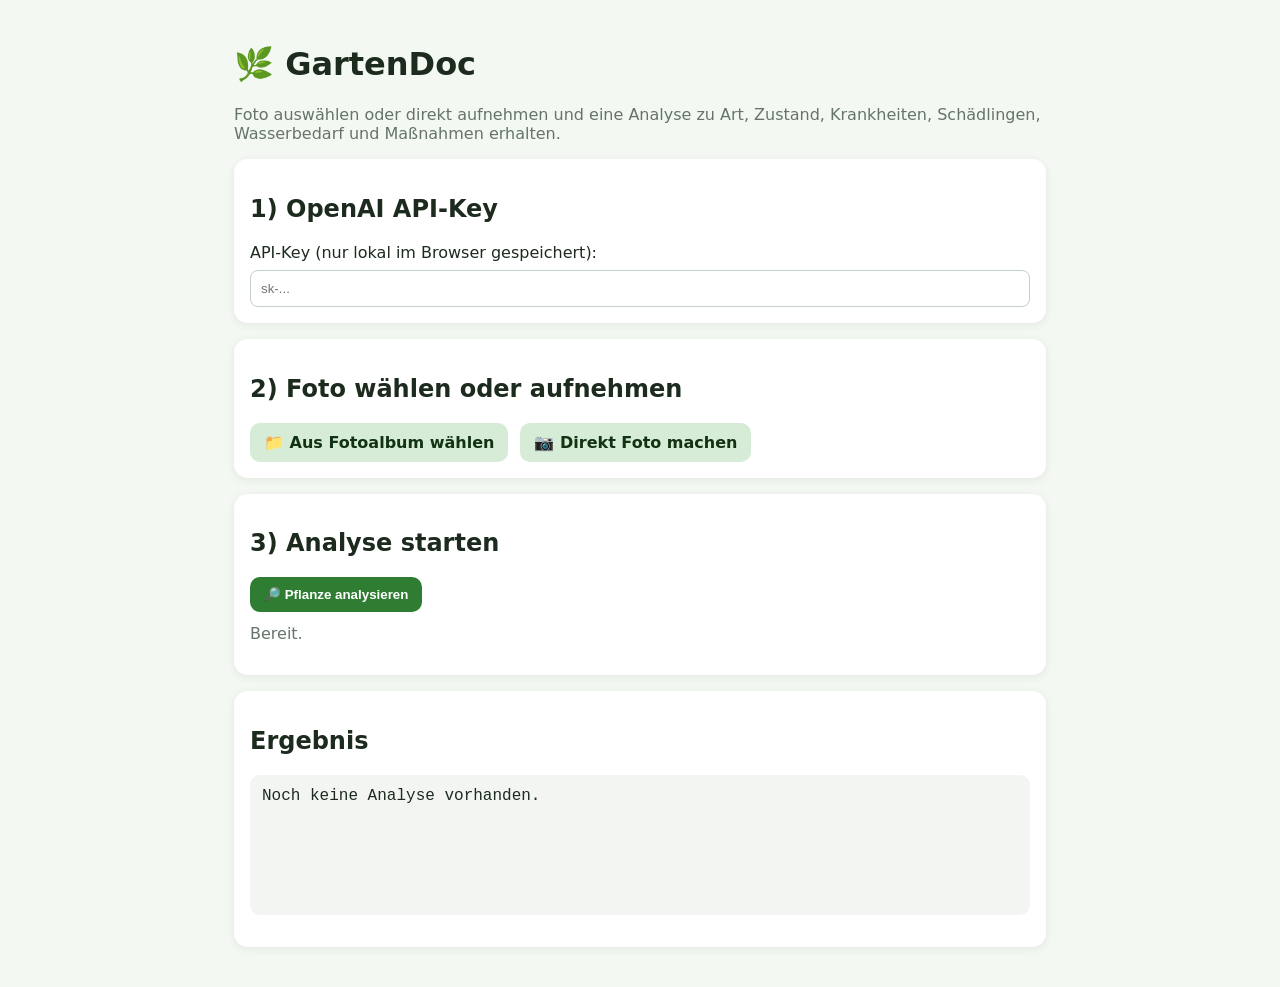
==== index.html @ fd60ecca "Add GartenDoc app files" ====
<!doctype html>
<html lang="de">
  <head>
    <meta charset="UTF-8" />
    <meta name="viewport" content="width=device-width, initial-scale=1.0" />
    <title>GartenDoc – Pflanzen erkennen & Gesundheit prüfen</title>
    <link rel="stylesheet" href="styles.css" />
  </head>
  <body>
    <main class="container">
      <h1>🌿 GartenDoc</h1>
      <p class="subtitle">
        Foto auswählen oder direkt aufnehmen und eine Analyse zu Art, Zustand,
        Krankheiten, Schädlingen, Wasserbedarf und Maßnahmen erhalten.
      </p>

      <section class="card">
        <h2>1) OpenAI API-Key</h2>
        <label for="apiKey">API-Key (nur lokal im Browser gespeichert):</label>
        <input id="apiKey" type="password" placeholder="sk-..." autocomplete="off" />
      </section>

      <section class="card">
        <h2>2) Foto wählen oder aufnehmen</h2>
        <div class="input-row">
          <label class="btn">
            📁 Aus Fotoalbum wählen
            <input id="galleryInput" type="file" accept="image/*" />
          </label>

          <label class="btn">
            📷 Direkt Foto machen
            <input id="cameraInput" type="file" accept="image/*" capture="environment" />
          </label>
        </div>

        <img id="preview" alt="Vorschau der Pflanze" class="preview hidden" />
      </section>

      <section class="card">
        <h2>3) Analyse starten</h2>
        <button id="analyzeBtn" class="btn primary">🔎 Pflanze analysieren</button>
        <p id="status" class="status">Bereit.</p>
      </section>

      <section class="card">
        <h2>Ergebnis</h2>
        <pre id="result" class="result">Noch keine Analyse vorhanden.</pre>
      </section>
    </main>

    <script type="module" src="app.js"></script>
  </body>
</html>
---- styles.css ----
:root {
  color-scheme: light dark;
  --bg: #f4f8f2;
  --card: #ffffff;
  --text: #1d2b1f;
  --accent: #2f7d32;
  --muted: #65736a;
}

* { box-sizing: border-box; }

body {
  margin: 0;
  font-family: Inter, system-ui, -apple-system, Segoe UI, Roboto, sans-serif;
  background: var(--bg);
  color: var(--text);
}

.container {
  max-width: 860px;
  margin: 0 auto;
  padding: 24px;
}

.subtitle { color: var(--muted); }

.card {
  background: var(--card);
  border-radius: 14px;
  padding: 16px;
  margin: 16px 0;
  box-shadow: 0 2px 10px rgba(0, 0, 0, 0.07);
}

.input-row {
  display: flex;
  flex-wrap: wrap;
  gap: 12px;
}

.btn {
  display: inline-flex;
  align-items: center;
  justify-content: center;
  gap: 8px;
  border: 0;
  background: #d6ecd7;
  color: #123214;
  padding: 10px 14px;
  border-radius: 10px;
  cursor: pointer;
  font-weight: 600;
}

.btn input { display: none; }

.btn.primary {
  background: var(--accent);
  color: white;
}

input[type="password"] {
  width: 100%;
  margin-top: 8px;
  padding: 10px;
  border-radius: 8px;
  border: 1px solid #c5d1c7;
}

.preview {
  width: min(420px, 100%);
  margin-top: 14px;
  border-radius: 10px;
  border: 1px solid #c5d1c7;
}

.hidden { display: none; }

.status {
  margin-top: 12px;
  color: var(--muted);
}

.result {
  white-space: pre-wrap;
  word-wrap: break-word;
  font-family: ui-monospace, SFMono-Regular, Menlo, monospace;
  background: #f2f5f2;
  border-radius: 10px;
  padding: 12px;
  min-height: 140px;
}
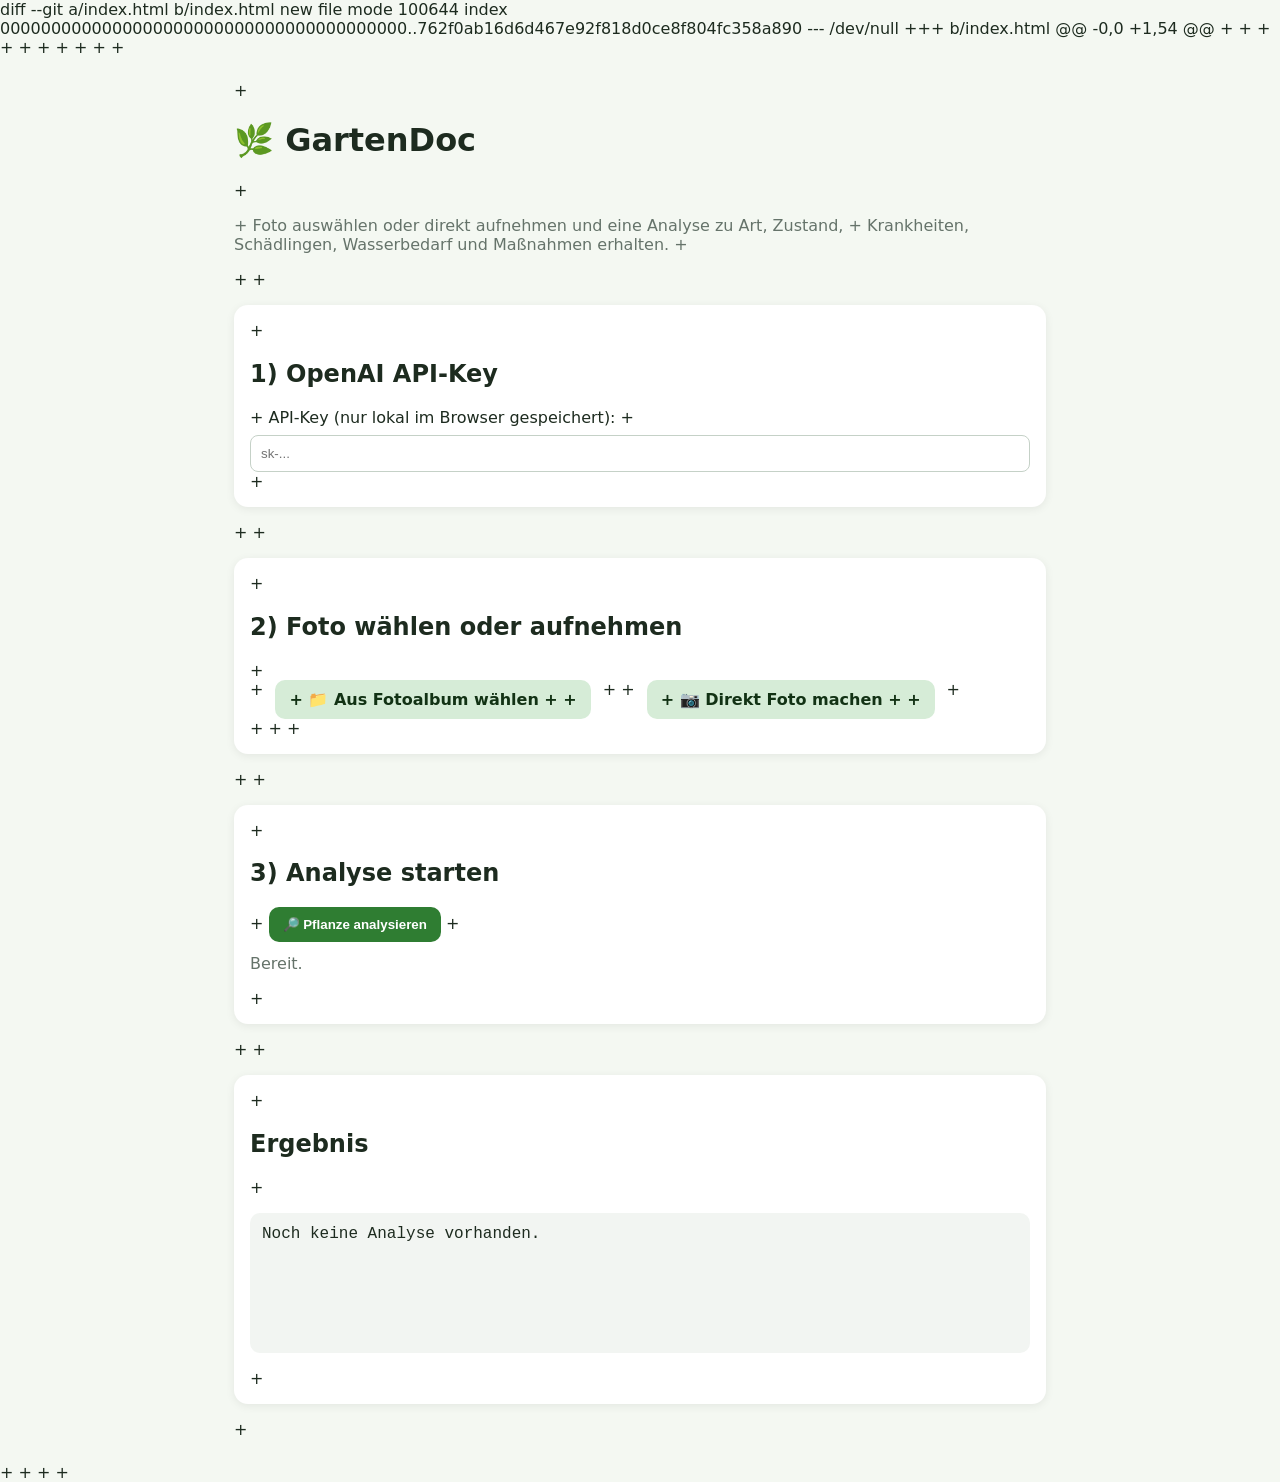
==== commit b86b74c2: "Add initial index.html for GartenDoc project" ====
--- a/index.html
+++ b/index.html
@@ -1,54 +1,60 @@
-<!doctype html>
-<html lang="de">
-  <head>
-    <meta charset="UTF-8" />
-    <meta name="viewport" content="width=device-width, initial-scale=1.0" />
-    <title>GartenDoc – Pflanzen erkennen & Gesundheit prüfen</title>
-    <link rel="stylesheet" href="styles.css" />
-  </head>
-  <body>
-    <main class="container">
-      <h1>🌿 GartenDoc</h1>
-      <p class="subtitle">
-        Foto auswählen oder direkt aufnehmen und eine Analyse zu Art, Zustand,
-        Krankheiten, Schädlingen, Wasserbedarf und Maßnahmen erhalten.
-      </p>
-
-      <section class="card">
-        <h2>1) OpenAI API-Key</h2>
-        <label for="apiKey">API-Key (nur lokal im Browser gespeichert):</label>
-        <input id="apiKey" type="password" placeholder="sk-..." autocomplete="off" />
-      </section>
-
-      <section class="card">
-        <h2>2) Foto wählen oder aufnehmen</h2>
-        <div class="input-row">
-          <label class="btn">
-            📁 Aus Fotoalbum wählen
-            <input id="galleryInput" type="file" accept="image/*" />
-          </label>
-
-          <label class="btn">
-            📷 Direkt Foto machen
-            <input id="cameraInput" type="file" accept="image/*" capture="environment" />
-          </label>
-        </div>
-
-        <img id="preview" alt="Vorschau der Pflanze" class="preview hidden" />
-      </section>
-
-      <section class="card">
-        <h2>3) Analyse starten</h2>
-        <button id="analyzeBtn" class="btn primary">🔎 Pflanze analysieren</button>
-        <p id="status" class="status">Bereit.</p>
-      </section>
-
-      <section class="card">
-        <h2>Ergebnis</h2>
-        <pre id="result" class="result">Noch keine Analyse vorhanden.</pre>
-      </section>
-    </main>
-
-    <script type="module" src="app.js"></script>
-  </body>
-</html>
+diff --git a/index.html b/index.html
+new file mode 100644
+index 0000000000000000000000000000000000000000..762f0ab16d6d467e92f818d0ce8f804fc358a890
+--- /dev/null
++++ b/index.html
+@@ -0,0 +1,54 @@
++<!doctype html>
++<html lang="de">
++  <head>
++    <meta charset="UTF-8" />
++    <meta name="viewport" content="width=device-width, initial-scale=1.0" />
++    <title>GartenDoc – Pflanzen erkennen & Gesundheit prüfen</title>
++    <link rel="stylesheet" href="styles.css" />
++  </head>
++  <body>
++    <main class="container">
++      <h1>🌿 GartenDoc</h1>
++      <p class="subtitle">
++        Foto auswählen oder direkt aufnehmen und eine Analyse zu Art, Zustand,
++        Krankheiten, Schädlingen, Wasserbedarf und Maßnahmen erhalten.
++      </p>
++
++      <section class="card">
++        <h2>1) OpenAI API-Key</h2>
++        <label for="apiKey">API-Key (nur lokal im Browser gespeichert):</label>
++        <input id="apiKey" type="password" placeholder="sk-..." autocomplete="off" />
++      </section>
++
++      <section class="card">
++        <h2>2) Foto wählen oder aufnehmen</h2>
++        <div class="input-row">
++          <label class="btn">
++            📁 Aus Fotoalbum wählen
++            <input id="galleryInput" type="file" accept="image/*" />
++          </label>
++
++          <label class="btn">
++            📷 Direkt Foto machen
++            <input id="cameraInput" type="file" accept="image/*" capture="environment" />
++          </label>
++        </div>
++
++        <img id="preview" alt="Vorschau der Pflanze" class="preview hidden" />
++      </section>
++
++      <section class="card">
++        <h2>3) Analyse starten</h2>
++        <button id="analyzeBtn" class="btn primary">🔎 Pflanze analysieren</button>
++        <p id="status" class="status">Bereit.</p>
++      </section>
++
++      <section class="card">
++        <h2>Ergebnis</h2>
++        <pre id="result" class="result">Noch keine Analyse vorhanden.</pre>
++      </section>
++    </main>
++
++    <script type="module" src="app.js"></script>
++  </body>
++</html>
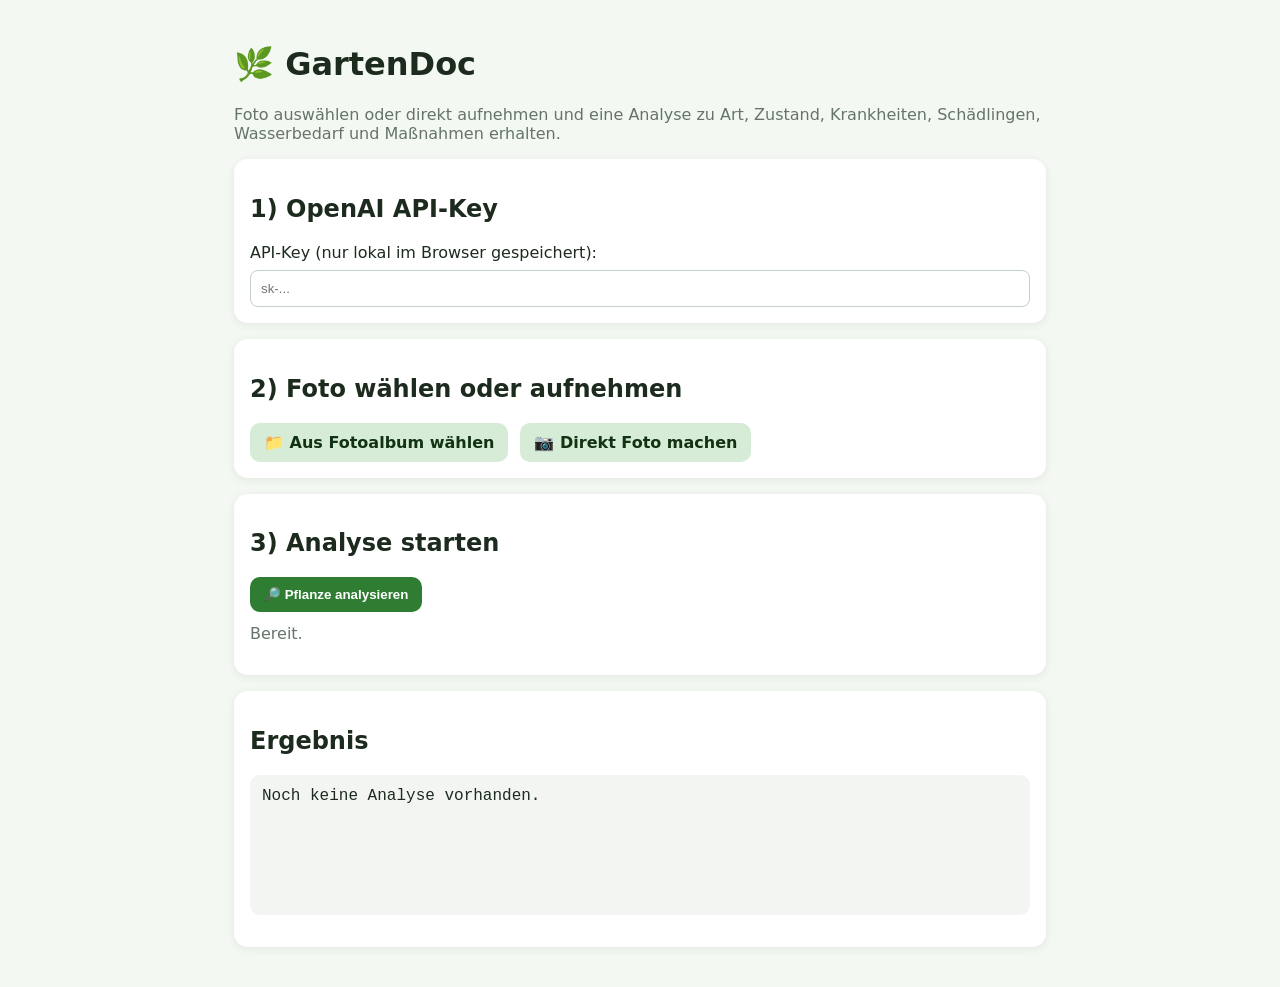
==== commit 3185938c: "Add files via upload" ====
--- a/index.html
+++ b/index.html
@@ -1,60 +1,54 @@
-diff --git a/index.html b/index.html
-new file mode 100644
-index 0000000000000000000000000000000000000000..762f0ab16d6d467e92f818d0ce8f804fc358a890
---- /dev/null
-+++ b/index.html
-@@ -0,0 +1,54 @@
-+<!doctype html>
-+<html lang="de">
-+  <head>
-+    <meta charset="UTF-8" />
-+    <meta name="viewport" content="width=device-width, initial-scale=1.0" />
-+    <title>GartenDoc – Pflanzen erkennen & Gesundheit prüfen</title>
-+    <link rel="stylesheet" href="styles.css" />
-+  </head>
-+  <body>
-+    <main class="container">
-+      <h1>🌿 GartenDoc</h1>
-+      <p class="subtitle">
-+        Foto auswählen oder direkt aufnehmen und eine Analyse zu Art, Zustand,
-+        Krankheiten, Schädlingen, Wasserbedarf und Maßnahmen erhalten.
-+      </p>
-+
-+      <section class="card">
-+        <h2>1) OpenAI API-Key</h2>
-+        <label for="apiKey">API-Key (nur lokal im Browser gespeichert):</label>
-+        <input id="apiKey" type="password" placeholder="sk-..." autocomplete="off" />
-+      </section>
-+
-+      <section class="card">
-+        <h2>2) Foto wählen oder aufnehmen</h2>
-+        <div class="input-row">
-+          <label class="btn">
-+            📁 Aus Fotoalbum wählen
-+            <input id="galleryInput" type="file" accept="image/*" />
-+          </label>
-+
-+          <label class="btn">
-+            📷 Direkt Foto machen
-+            <input id="cameraInput" type="file" accept="image/*" capture="environment" />
-+          </label>
-+        </div>
-+
-+        <img id="preview" alt="Vorschau der Pflanze" class="preview hidden" />
-+      </section>
-+
-+      <section class="card">
-+        <h2>3) Analyse starten</h2>
-+        <button id="analyzeBtn" class="btn primary">🔎 Pflanze analysieren</button>
-+        <p id="status" class="status">Bereit.</p>
-+      </section>
-+
-+      <section class="card">
-+        <h2>Ergebnis</h2>
-+        <pre id="result" class="result">Noch keine Analyse vorhanden.</pre>
-+      </section>
-+    </main>
-+
-+    <script type="module" src="app.js"></script>
-+  </body>
-+</html>
+<!doctype html>
+<html lang="de">
+  <head>
+    <meta charset="UTF-8" />
+    <meta name="viewport" content="width=device-width, initial-scale=1.0" />
+    <title>GartenDoc – Pflanzen erkennen & Gesundheit prüfen</title>
+    <link rel="stylesheet" href="styles.css" />
+  </head>
+  <body>
+    <main class="container">
+      <h1>🌿 GartenDoc</h1>
+      <p class="subtitle">
+        Foto auswählen oder direkt aufnehmen und eine Analyse zu Art, Zustand,
+        Krankheiten, Schädlingen, Wasserbedarf und Maßnahmen erhalten.
+      </p>
+
+      <section class="card">
+        <h2>1) OpenAI API-Key</h2>
+        <label for="apiKey">API-Key (nur lokal im Browser gespeichert):</label>
+        <input id="apiKey" type="password" placeholder="sk-..." autocomplete="off" />
+      </section>
+
+      <section class="card">
+        <h2>2) Foto wählen oder aufnehmen</h2>
+        <div class="input-row">
+          <label class="btn">
+            📁 Aus Fotoalbum wählen
+            <input id="galleryInput" type="file" accept="image/*" />
+          </label>
+
+          <label class="btn">
+            📷 Direkt Foto machen
+            <input id="cameraInput" type="file" accept="image/*" capture="environment" />
+          </label>
+        </div>
+
+        <img id="preview" alt="Vorschau der Pflanze" class="preview hidden" />
+      </section>
+
+      <section class="card">
+        <h2>3) Analyse starten</h2>
+        <button id="analyzeBtn" class="btn primary">🔎 Pflanze analysieren</button>
+        <p id="status" class="status">Bereit.</p>
+      </section>
+
+      <section class="card">
+        <h2>Ergebnis</h2>
+        <pre id="result" class="result">Noch keine Analyse vorhanden.</pre>
+      </section>
+    </main>
+
+    <script type="module" src="app.js"></script>
+  </body>
+</html>
